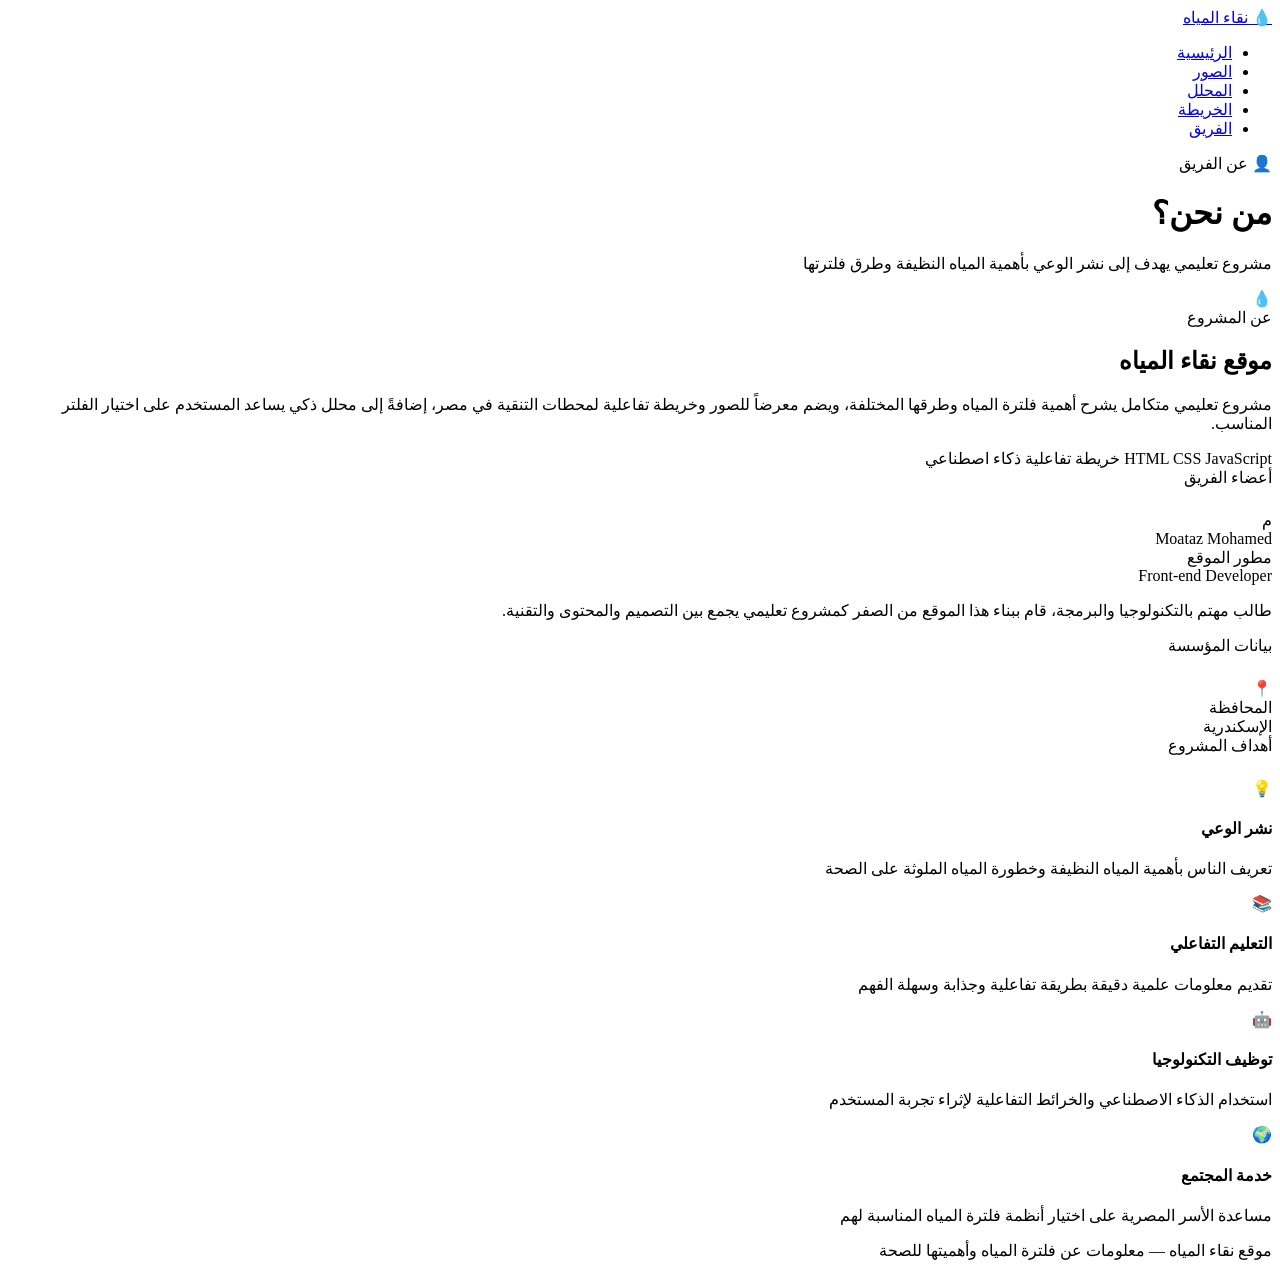
==== about.html @ 1d7ac0f8 "Add files via upload" ====
<!DOCTYPE html>
<html lang="ar" dir="rtl">
<head>
  <meta charset="UTF-8"/>
  <meta name="viewport" content="width=device-width, initial-scale=1.0"/>
  <title>فلترة المياه — عن الفريق</title>
  <link rel="stylesheet" href="css/shared.css"/>
  <link rel="stylesheet" href="css/about.css"/>
</head>
<body>

<nav>
  <a href="index.html" class="nav-logo">💧 <span>نقاء المياه</span></a>
  <ul class="nav-links">
    <li><a href="index.html">الرئيسية</a></li>
    <li><a href="photos.html">الصور</a></li>
    <li><a href="water-quiz.html">المحلل</a></li>
    <li><a href="map.html">الخريطة</a></li>
    <li><a href="about.html" class="active">الفريق</a></li>
  </ul>
</nav>

<div class="about-hero">
  <div class="section-label anim-1">👤 عن الفريق</div>
  <h1 class="page-title anim-2">من <span class="highlight">نحن؟</span></h1>
  <p class="anim-3">مشروع تعليمي يهدف إلى نشر الوعي بأهمية المياه النظيفة وطرق فلترتها</p>
</div>

<div class="section">
  <div class="project-card anim-1">
    <div class="project-icon">💧</div>
    <div class="project-info">
      <div class="section-label" style="margin-bottom:12px;">عن المشروع</div>
      <h2 class="section-title">موقع نقاء المياه</h2>
      <p>مشروع تعليمي متكامل يشرح أهمية فلترة المياه وطرقها المختلفة، ويضم معرضاً للصور وخريطة تفاعلية لمحطات التنقية في مصر، إضافةً إلى محلل ذكي يساعد المستخدم على اختيار الفلتر المناسب.</p>
      <div class="project-tags">
        <span class="ptag">HTML</span>
        <span class="ptag">CSS</span>
        <span class="ptag">JavaScript</span>
        <span class="ptag">خريطة تفاعلية</span>
        <span class="ptag">ذكاء اصطناعي</span>
      </div>
    </div>
  </div>
</div>

<div class="section" style="padding-top:0;">
  <div class="section-label anim-1" style="margin-bottom:24px;">أعضاء الفريق</div>
  <div class="member-card anim-2">
    <div class="member-avatar">
      <span>م</span>
    </div>
    <div class="member-info">
      <div class="member-name" id="memberName">Moataz Mohamed</div>
      <div class="member-role">مطور الموقع </div>
      <div class="member-badges">
        <span class="badge">Front-end Developer</span>
      </div>
      <p class="member-desc">طالب مهتم بالتكنولوجيا والبرمجة، قام ببناء هذا الموقع من الصفر كمشروع تعليمي يجمع بين التصميم والمحتوى والتقنية.</p>
    </div>
  </div>
</div>

<div class="section" style="padding-top:0;">
  <div class="section-label anim-1" style="margin-bottom:24px;">بيانات المؤسسة</div>
  <div class="school-card anim-2">
    <div class="school-row">
    <div class="school-divider"></div>
    <div class="school-row">
      <span class="school-icon">📍</span>
      <div>
        <div class="school-label">المحافظة</div>
        <div class="school-val">الإسكندرية</div>
      </div>
    </div>
  </div>
</div>

<div class="section" style="padding-top:0;">
  <div class="section-label anim-1" style="margin-bottom:24px;">أهداف المشروع</div>
  <div class="goals-grid anim-2">
    <div class="goal-card">
      <span class="goal-icon">💡</span>
      <h4>نشر الوعي</h4>
      <p>تعريف الناس بأهمية المياه النظيفة وخطورة المياه الملوثة على الصحة</p>
    </div>
    <div class="goal-card">
      <span class="goal-icon">📚</span>
      <h4>التعليم التفاعلي</h4>
      <p>تقديم معلومات علمية دقيقة بطريقة تفاعلية وجذابة وسهلة الفهم</p>
    </div>
    <div class="goal-card">
      <span class="goal-icon">🤖</span>
      <h4>توظيف التكنولوجيا</h4>
      <p>استخدام الذكاء الاصطناعي والخرائط التفاعلية لإثراء تجربة المستخدم</p>
    </div>
    <div class="goal-card">
      <span class="goal-icon">🌍</span>
      <h4>خدمة المجتمع</h4>
      <p>مساعدة الأسر المصرية على اختيار أنظمة فلترة المياه المناسبة لهم</p>
    </div>
  </div>
</div>

<footer>
  <p>موقع <span>نقاء المياه</span> — معلومات عن فلترة المياه وأهميتها للصحة</p>
</footer>

</body>
</html>
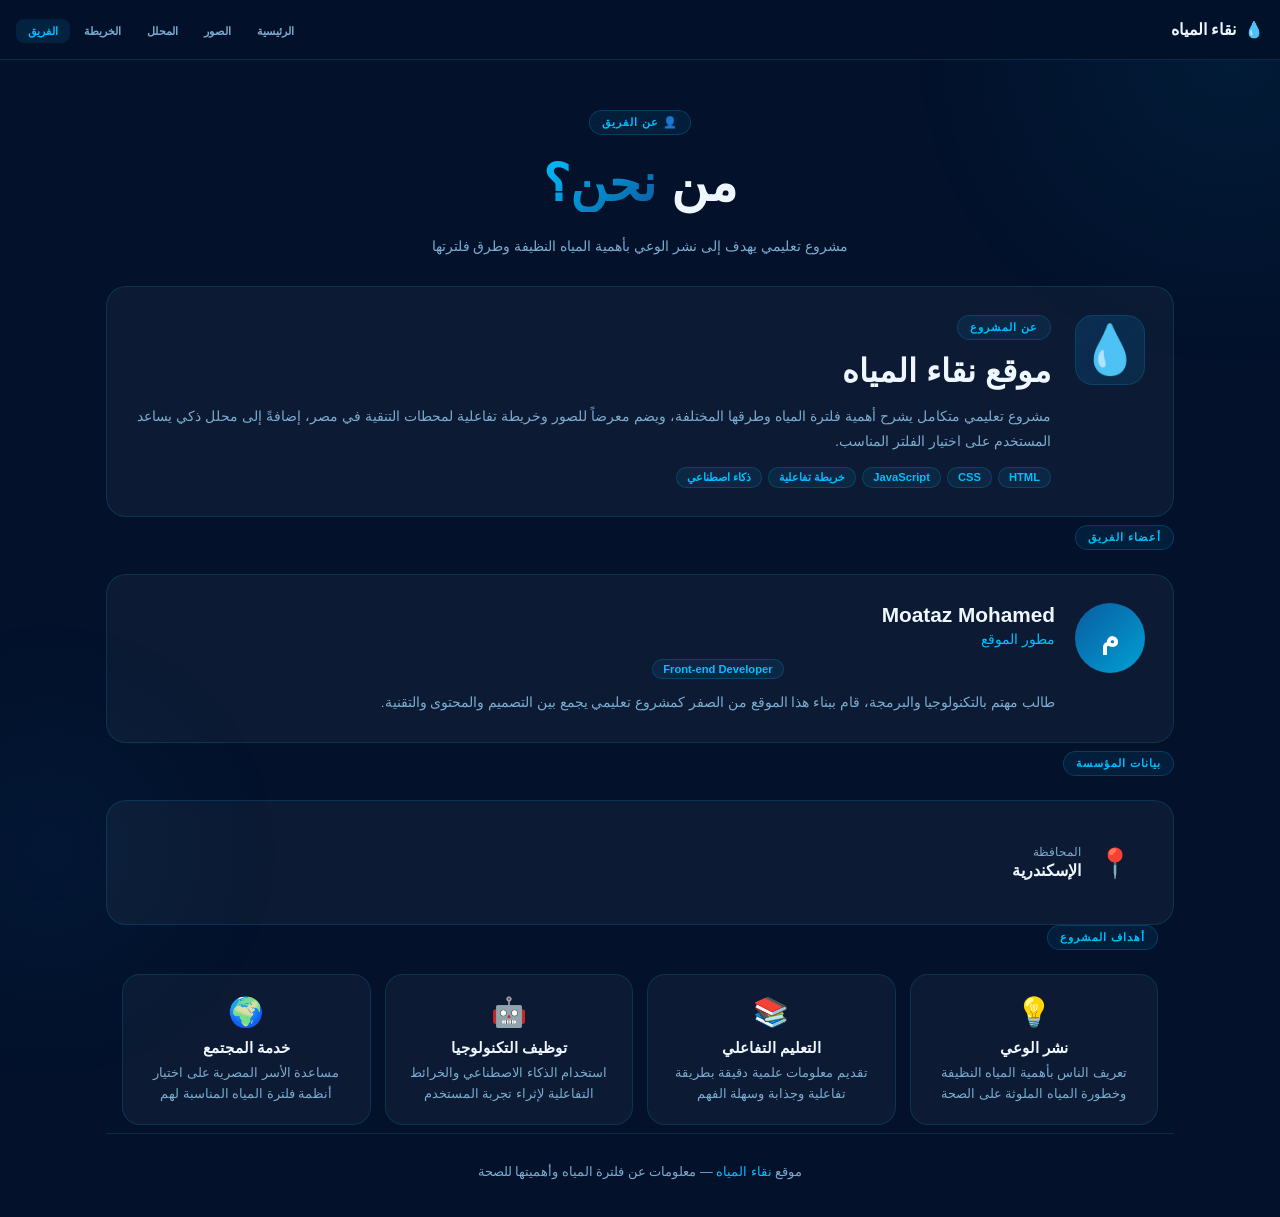
==== commit 6d07af2f: "css" ====
--- a/about.html
+++ b/about.html
@@ -4,8 +4,8 @@
   <meta charset="UTF-8"/>
   <meta name="viewport" content="width=device-width, initial-scale=1.0"/>
   <title>فلترة المياه — عن الفريق</title>
-  <link rel="stylesheet" href="css/shared.css"/>
-  <link rel="stylesheet" href="css/about.css"/>
+  <link rel="stylesheet" href="./Css/shared.css"/>
+  <link rel="stylesheet" href="./Css/about.css"/>
 </head>
 <body>
 
--- a/Css/shared.css
+++ b/Css/shared.css
@@ -0,0 +1,256 @@
+@import url('https://fonts.googleapis.com/css2?family=Tajawal:wght@400;500;700;800;900&family=Cairo:wght@400;600;700;900&display=swap');
+
+* { margin: 0; padding: 0; box-sizing: border-box; }
+
+html { scroll-behavior: smooth; }
+
+body {
+  font-family: 'Cairo', sans-serif;
+  background: #03112b;
+  color: #eef6ff;
+  min-height: 100vh;
+  overflow-x: hidden;
+  direction: rtl;
+}
+
+body::before {
+  content: '';
+  position: fixed;
+  top: -300px; right: -300px;
+  width: 700px; height: 700px;
+  background: radial-gradient(circle, rgba(0,191,255,0.06) 0%, transparent 65%);
+  border-radius: 50%;
+  pointer-events: none;
+  z-index: 0;
+}
+
+body::after {
+  content: '';
+  position: fixed;
+  bottom: -200px; left: -200px;
+  width: 500px; height: 500px;
+  background: radial-gradient(circle, rgba(10,92,158,0.08) 0%, transparent 65%);
+  border-radius: 50%;
+  pointer-events: none;
+  z-index: 0;
+}
+
+/* ========== NAVIGATION - RESPONSIVE ========== */
+nav {
+  position: sticky;
+  top: 0;
+  z-index: 100;
+  background: rgba(3,17,43,0.95);
+  backdrop-filter: blur(16px);
+  border-bottom: 1px solid rgba(0,191,255,0.15);
+  padding: 0 16px;
+  display: flex;
+  align-items: center;
+  justify-content: space-between;
+  min-height: 60px;
+  flex-wrap: wrap;
+  gap: 8px;
+}
+
+.nav-logo {
+  display: flex;
+  align-items: center;
+  gap: 8px;
+  font-family: 'Tajawal', sans-serif;
+  font-weight: 900;
+  font-size: 1rem;
+  color: #00bfff;
+  text-decoration: none;
+  white-space: nowrap;
+}
+
+.nav-logo span { color: #eef6ff; }
+
+.nav-links {
+  display: flex;
+  gap: 2px;
+  list-style: none;
+  flex-wrap: wrap;
+  justify-content: center;
+}
+
+.nav-links a {
+  color: #7aaccf;
+  text-decoration: none;
+  padding: 6px 12px;
+  border-radius: 8px;
+  font-size: 0.7rem;
+  font-weight: 600;
+  transition: all 0.2s ease;
+  white-space: nowrap;
+}
+
+.nav-links a:hover {
+  color: #eef6ff;
+  background: rgba(0,191,255,0.08);
+}
+
+.nav-links a.active {
+  color: #00bfff;
+  background: rgba(0,191,255,0.1);
+}
+
+/* ========== SECTIONS ========== */
+.section {
+  position: relative;
+  z-index: 1;
+  padding: 8px 16px;
+  max-width: 1100px;
+  margin: 0 auto;
+}
+
+.section-label {
+  display: inline-flex;
+  align-items: center;
+  gap: 8px;
+  background: rgba(0,191,255,0.08);
+  border: 1px solid rgba(0,191,255,0.2);
+  color: #00bfff;
+  font-size: 0.7rem;
+  font-weight: 700;
+  padding: 5px 12px;
+  border-radius: 50px;
+  letter-spacing: 1px;
+  margin-bottom: 16px;
+}
+
+h1.page-title {
+  font-family: 'Tajawal', sans-serif;
+  font-size: clamp(1.6rem, 5vw, 3.2rem);
+  font-weight: 900;
+  line-height: 1.3;
+  margin-bottom: 16px;
+}
+
+h1.page-title .highlight {
+  background: linear-gradient(135deg, #00bfff, #0a5c9e);
+  -webkit-background-clip: text;
+  -webkit-text-fill-color: transparent;
+  background-clip: text;
+}
+
+h2.section-title {
+  font-family: 'Tajawal', sans-serif;
+  font-size: clamp(1.3rem, 3vw, 2rem);
+  font-weight: 800;
+  margin-bottom: 14px;
+}
+
+.btn {
+  display: inline-flex;
+  align-items: center;
+  gap: 8px;
+  padding: 12px 20px;
+  border-radius: 12px;
+  font-family: 'Cairo', sans-serif;
+  font-size: 0.9rem;
+  font-weight: 700;
+  cursor: pointer;
+  transition: all 0.3s ease;
+  text-decoration: none;
+  border: none;
+  justify-content: center;
+}
+
+.btn-primary {
+  background: linear-gradient(135deg, #0a5c9e, #00a0d6);
+  color: white;
+}
+
+.btn-primary:hover {
+  transform: translateY(-2px);
+  box-shadow: 0 12px 30px rgba(0,191,255,0.25);
+}
+
+.btn-outline {
+  background: transparent;
+  border: 1.5px solid rgba(0,191,255,0.15);
+  color: #7aaccf;
+}
+
+.btn-outline:hover {
+  border-color: #00bfff;
+  color: #00bfff;
+}
+
+.divider {
+  height: 1px;
+  background: linear-gradient(90deg, transparent, rgba(0,191,255,0.15), transparent);
+  margin: 0 16px;
+}
+
+footer {
+  position: relative;
+  z-index: 1;
+  text-align: center;
+  padding: 30px 16px;
+  color: #7aaccf;
+  font-size: 0.8rem;
+  border-top: 1px solid rgba(0,191,255,0.15);
+}
+
+footer span { color: #00bfff; }
+
+/* ========== ANIMATIONS ========== */
+@keyframes fadeUp {
+  from { opacity: 0; transform: translateY(30px); }
+  to   { opacity: 1; transform: translateY(0); }
+}
+
+@keyframes fadeIn {
+  from { opacity: 0; }
+  to   { opacity: 1; }
+}
+
+.anim-1 { animation: fadeUp 0.7s ease both; }
+.anim-2 { animation: fadeUp 0.7s ease 0.15s both; }
+.anim-3 { animation: fadeUp 0.7s ease 0.3s both; }
+.anim-4 { animation: fadeUp 0.7s ease 0.45s both; }
+
+/* ========== MEDIA QUERIES ========== */
+@media (max-width: 600px) {
+  nav {
+    padding: 8px 12px;
+    flex-direction: column;
+    gap: 8px;
+  }
+  
+  .nav-logo {
+    font-size: 0.9rem;
+  }
+  
+  .nav-links {
+    width: 100%;
+    justify-content: center;
+    gap: 4px;
+  }
+  
+  .nav-links a {
+    padding: 5px 8px;
+    font-size: 0.65rem;
+  }
+  
+  .section {
+    padding: 8px 12px;
+  }
+  
+  .section-label {
+    font-size: 0.65rem;
+    padding: 4px 10px;
+  }
+  
+  .btn {
+    padding: 10px 16px;
+    font-size: 0.85rem;
+  }
+  
+  footer {
+    padding: 20px 12px;
+    font-size: 0.7rem;
+  }
+}
--- a/Css/about.css
+++ b/Css/about.css
@@ -0,0 +1,205 @@
+.about-hero {
+  position: relative;
+  z-index: 1;
+  padding: 50px 20px 20px;
+  max-width: 1100px;
+  margin: 0 auto;
+  text-align: center;
+}
+
+.about-hero p {
+  color: #7aaccf;
+  font-size: 0.9rem;
+  line-height: 1.7;
+  margin-top: 10px;
+}
+
+.project-card {
+  display: flex;
+  flex-direction: column;
+  gap: 24px;
+  align-items: flex-start;
+  background: rgba(255,255,255,0.04);
+  border: 1px solid rgba(0,191,255,0.15);
+  border-radius: 20px;
+  padding: 28px;
+  transition: border-color 0.3s;
+}
+
+.project-card:hover { border-color: rgba(0,191,255,0.3); }
+
+.project-icon {
+  font-size: 3rem;
+  flex-shrink: 0;
+  width: 70px; height: 70px;
+  background: linear-gradient(135deg, rgba(10,92,158,0.3), rgba(0,191,255,0.1));
+  border: 1px solid rgba(0,191,255,0.15);
+  border-radius: 18px;
+  display: flex;
+  align-items: center;
+  justify-content: center;
+}
+
+.project-info p {
+  color: #7aaccf;
+  font-size: 0.9rem;
+  line-height: 1.7;
+  margin-bottom: 14px;
+}
+
+.project-tags { display: flex; flex-wrap: wrap; gap: 6px; }
+
+.ptag {
+  background: rgba(0,191,255,0.08);
+  border: 1px solid rgba(0,191,255,0.2);
+  color: #00bfff;
+  font-size: 0.7rem;
+  font-weight: 700;
+  padding: 3px 10px;
+  border-radius: 50px;
+}
+
+.member-card {
+  display: flex;
+  flex-direction: column;
+  gap: 20px;
+  align-items: center;
+  text-align: center;
+  background: rgba(255,255,255,0.04);
+  border: 1px solid rgba(0,191,255,0.15);
+  border-radius: 20px;
+  padding: 28px;
+  transition: border-color 0.3s;
+}
+
+.member-card:hover { border-color: rgba(0,191,255,0.3); }
+
+.member-avatar {
+  width: 70px; height: 70px;
+  background: linear-gradient(135deg, #0a5c9e, #00a0d6);
+  border-radius: 50%;
+  display: flex;
+  align-items: center;
+  justify-content: center;
+  font-size: 1.8rem;
+  font-weight: 900;
+  color: white;
+  flex-shrink: 0;
+}
+
+.member-name {
+  font-family: 'Tajawal', sans-serif;
+  font-size: 1.3rem;
+  font-weight: 900;
+  margin-bottom: 4px;
+}
+
+.member-role {
+  color: #00bfff;
+  font-size: 0.85rem;
+  margin-bottom: 12px;
+}
+
+.member-badges { display: flex; gap: 8px; flex-wrap: wrap; justify-content: center; margin-bottom: 12px; }
+
+.badge {
+  background: rgba(0,191,255,0.08);
+  border: 1px solid rgba(0,191,255,0.2);
+  color: #00bfff;
+  font-size: 0.7rem;
+  font-weight: 700;
+  padding: 3px 10px;
+  border-radius: 50px;
+}
+
+.member-desc {
+  color: #7aaccf;
+  font-size: 0.85rem;
+  line-height: 1.7;
+}
+
+.school-card {
+  background: rgba(255,255,255,0.04);
+  border: 1px solid rgba(0,191,255,0.15);
+  border-radius: 20px;
+  padding: 24px;
+  transition: border-color 0.3s;
+}
+
+.school-card:hover { border-color: rgba(0,191,255,0.3); }
+
+.school-row {
+  display: flex;
+  align-items: center;
+  gap: 16px;
+  padding: 10px 0;
+  flex-wrap: wrap;
+}
+
+.school-icon { font-size: 1.8rem; flex-shrink: 0; }
+
+.school-label {
+  color: #7aaccf;
+  font-size: 0.75rem;
+  margin-bottom: 2px;
+}
+
+.school-val {
+  font-size: 1rem;
+  font-weight: 700;
+  color: #eef6ff;
+}
+
+.school-divider {
+  height: 1px;
+  background: rgba(0,191,255,0.15);
+  margin: 8px 0;
+}
+
+.goals-grid {
+  display: grid;
+  grid-template-columns: 1fr;
+  gap: 14px;
+}
+
+.goal-card {
+  background: rgba(255,255,255,0.04);
+  border: 1px solid rgba(0,191,255,0.15);
+  border-radius: 18px;
+  padding: 20px;
+  text-align: center;
+  transition: all 0.3s;
+}
+
+.goal-card:hover {
+  border-color: rgba(0,191,255,0.3);
+  transform: translateY(-3px);
+}
+
+.goal-icon { font-size: 1.8rem; display: block; margin-bottom: 10px; }
+
+.goal-card h4 { font-size: 0.95rem; font-weight: 700; margin-bottom: 6px; }
+
+.goal-card p  { color: #7aaccf; font-size: 0.8rem; line-height: 1.6; }
+
+@media (min-width: 600px) {
+  .goals-grid {
+    grid-template-columns: repeat(2, 1fr);
+  }
+  
+  .member-card {
+    flex-direction: row;
+    text-align: right;
+    align-items: flex-start;
+  }
+  
+  .project-card {
+    flex-direction: row;
+  }
+}
+
+@media (min-width: 900px) {
+  .goals-grid {
+    grid-template-columns: repeat(4, 1fr);
+  }
+}
